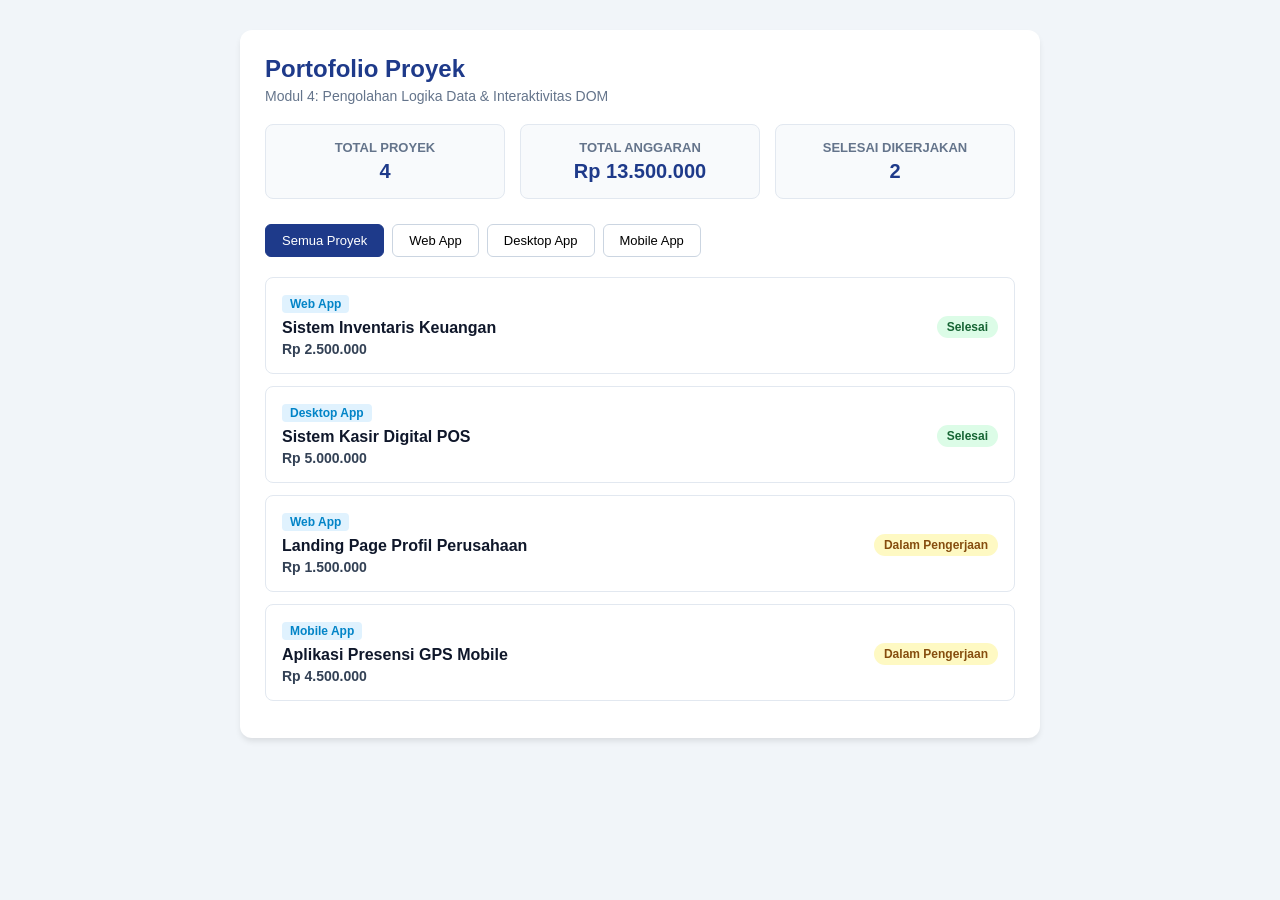
==== index.html @ 33268653 "Menyelesaikan praktik modul 4 logika javascript & integrasi DOM" ====
<!DOCTYPE html>
<html lang="id">

<head>
   <meta charset="UTF-8">
   <meta name="viewport" content="width=device-width, initial-scale=1.0">
   <title>Dashboard Portofolio Proyek - Modul 4</title>
   <style>
      * {
         box-sizing: border-box;
         margin: 0;
         padding: 0;
         font-family: 'Segoe UI', Tahoma, Geneva, sans-serif;
      }

      body {
         background-color: #f1f5f9;
         color: #0f172a;
         padding: 30px 15px;
      }

      .container {
         max-width: 800px;
         margin: 0 auto;
         background: #ffffff;
         border-radius: 12px;
         padding: 25px;
         box-shadow: 0 4px 6px -1px rgba(0, 0, 0, 0.1);
      }

      h1 {
         color: #1e3a8a;
         font-size: 24px;
         margin-bottom: 5px;
      }

      p.subtitle {
         color: #64748b;
         margin-bottom: 20px;
         font-size: 14px;
      }

      .stats-grid {
         display: grid;
         grid-template-columns: repeat(auto-fit, minmax(200px, 1fr));
         gap: 15px;
         margin-bottom: 25px;
      }

      .stat-card {
         background: #f8fafc;
         border: 1px solid #e2e8f0;
         border-radius: 8px;
         padding: 15px;
         text-align: center;
      }

      .stat-card h3 {
         font-size: 13px;
         color: #64748b;
         text-transform: uppercase;
         margin-bottom: 5px;
      }

      .stat-card p {
         font-size: 20px;
         font-weight: bold;
         color: #1e3a8a;
      }

      .filter-group {
         display: flex;
         gap: 8px;
         margin-bottom: 20px;
         flex-wrap: wrap;
      }

      .btn-filter {
         padding: 8px 16px;
         border: 1px solid #cbd5e1;
         background: #ffffff;
         border-radius: 6px;
         cursor: pointer;
         font-size: 13px;
         font-weight: 500;
         transition: all 0.2s;
      }

      .btn-filter.active,
      .btn-filter:hover {
         background: #1e3a8a;
         color: #ffffff;
         border-color: #1e3a8a;
      }

      .project-card {
         border: 1px solid #e2e8f0;
         border-radius: 8px;
         padding: 16px;
         margin-bottom: 12px;
         display: flex;
         justify-content: space-between;
         align-items: center;
         background: #ffffff;
         transition: transform 0.15s ease;
      }

      .project-card:hover {
         transform: translateY(-2px);
         box-shadow: 0 4px 6px rgba(0, 0, 0, 0.05);
      }

      .project-info h4 {
         font-size: 16px;
         color: #0f172a;
         margin-bottom: 4px;
      }

      .project-category {
         display: inline-block;
         font-size: 12px;
         color: #0284c7;
         background: #e0f2fe;
         padding: 2px 8px;
         border-radius: 4px;
         margin-bottom: 6px;
         font-weight: 600;
      }

      .project-budget {
         font-size: 14px;
         color: #334155;
         font-weight: 600;
      }

      .badge {
         padding: 4px 10px;
         border-radius: 20px;
         font-size: 12px;
         font-weight: 600;
      }

      .badge-success {
         background: #dcfce7;
         color: #166534;
      }

      .badge-pending {
         background: #fef9c3;
         color: #854d0e;
      }
   </style>
</head>

<body>
   <div class="container">

      <h1>Portofolio Proyek</h1>
      <p class="subtitle">
         Modul 4: Pengolahan Logika Data & Interaktivitas DOM
      </p>

      <!-- Kartu Ringkasan Statistik -->
      <div class="stats-grid">
         <div class="stat-card">
            <h3>Total Proyek</h3>
            <p id="stat-total-projects">0</p>
         </div>

         <div class="stat-card">
            <h3>Total Anggaran</h3>
            <p id="stat-total-budget">Rp 0</p>
         </div>

         <div class="stat-card">
            <h3>Selesai Dikerjakan</h3>
            <p id="stat-completed-projects">0</p>
         </div>
      </div>

      <!-- Tombol Filter Kategori -->
      <div class="filter-group">
         <button class="btn-filter active" data-category="Semua">
            Semua Proyek
         </button>

         <button class="btn-filter" data-category="Web App">
            Web App
         </button>

         <button class="btn-filter" data-category="Desktop App">
            Desktop App
         </button>

         <button class="btn-filter" data-category="Mobile App">
            Mobile App
         </button>
      </div>

      <!-- Kontainer Daftar Proyek -->
      <div id="project-list"></div>

   </div>

   <script src="main.js"></script>
</body>

</html>
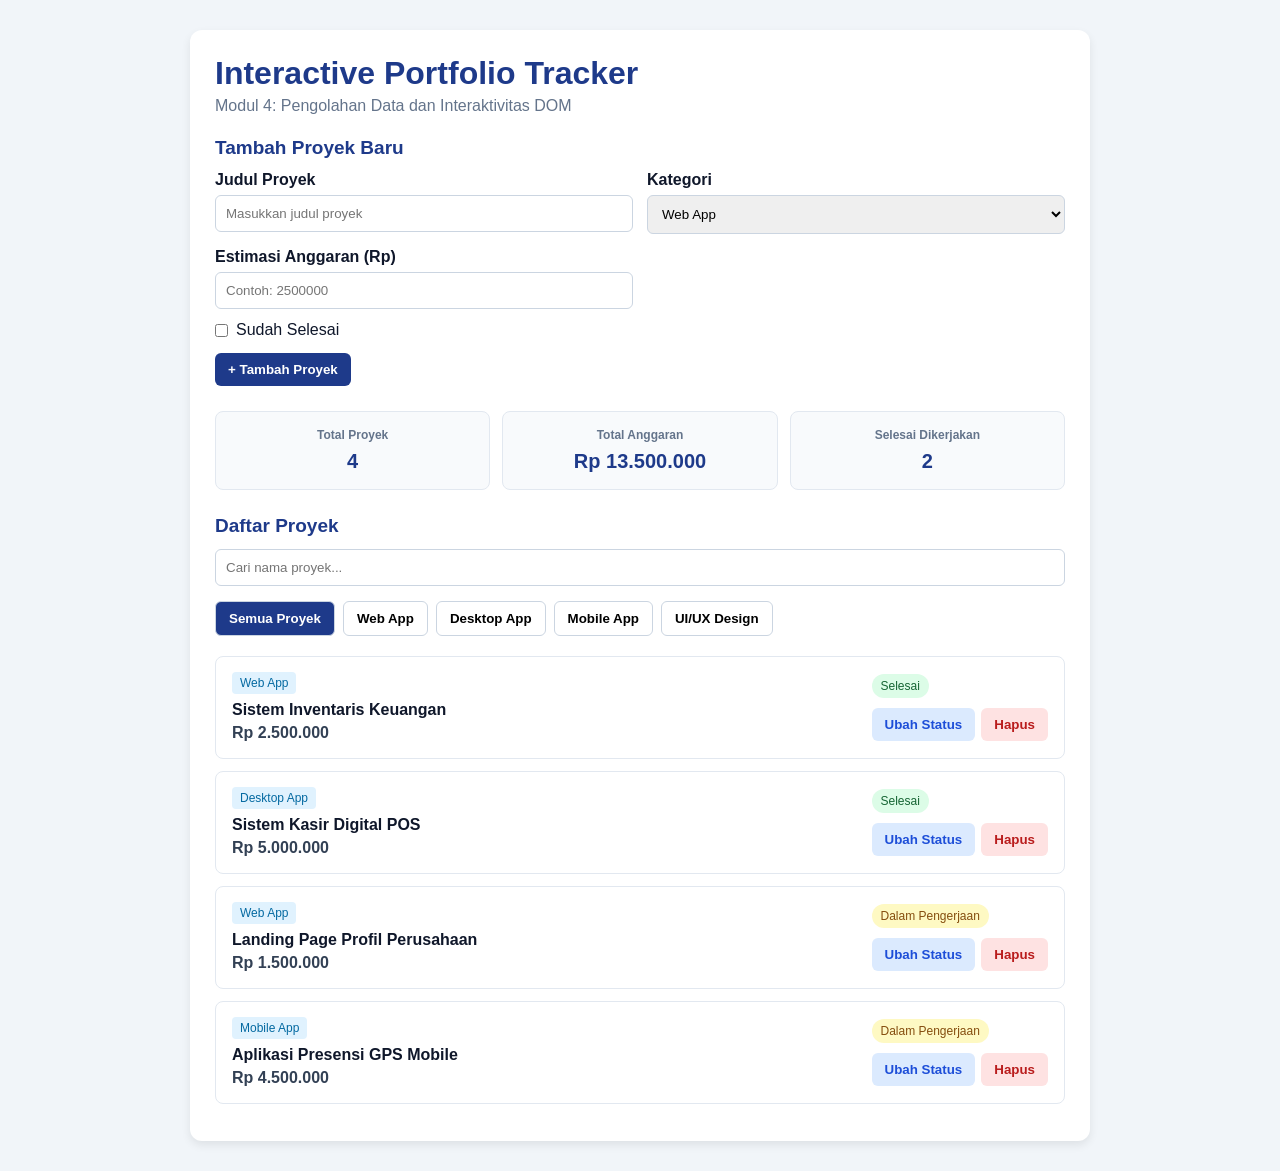
==== commit 9588d627: "Menyelesaikan tugas manajemen portofolio interaktif" ====
--- a/index.html
+++ b/index.html
@@ -4,7 +4,8 @@
 <head>
    <meta charset="UTF-8">
    <meta name="viewport" content="width=device-width, initial-scale=1.0">
-   <title>Dashboard Portofolio Proyek - Modul 4</title>
+   <title>Interactive Portfolio Tracker - Modul 4</title>
+
    <style>
       * {
          box-sizing: border-box;
@@ -14,130 +15,169 @@
       }
 
       body {
-         background-color: #f1f5f9;
+         background: #f1f5f9;
          color: #0f172a;
          padding: 30px 15px;
       }
 
       .container {
-         max-width: 800px;
-         margin: 0 auto;
-         background: #ffffff;
+         max-width: 900px;
+         margin: auto;
+         background: white;
+         padding: 25px;
          border-radius: 12px;
-         padding: 25px;
-         box-shadow: 0 4px 6px -1px rgba(0, 0, 0, 0.1);
+         box-shadow: 0 4px 10px #00000015;
+      }
+
+      h1,
+      h2 {
+         color: #1e3a8a;
       }
 
       h1 {
-         color: #1e3a8a;
-         font-size: 24px;
          margin-bottom: 5px;
       }
 
-      p.subtitle {
+      h2 {
+         font-size: 19px;
+         margin: 22px 0 12px;
+      }
+
+      .subtitle {
          color: #64748b;
          margin-bottom: 20px;
-         font-size: 14px;
+      }
+
+      .form-grid {
+         display: grid;
+         grid-template-columns: 1fr 1fr;
+         gap: 14px;
+      }
+
+      .field label {
+         display: block;
+         font-weight: bold;
+         margin-bottom: 6px;
+      }
+
+      input,
+      select {
+         width: 100%;
+         padding: 10px;
+         border: 1px solid #cbd5e1;
+         border-radius: 6px;
+      }
+
+      .check-row {
+         display: flex;
+         align-items: center;
+         gap: 8px;
+         margin-top: 12px;
+      }
+
+      .check-row input {
+         width: auto;
+      }
+
+      button {
+         padding: 9px 13px;
+         border: none;
+         border-radius: 6px;
+         cursor: pointer;
+         font-weight: bold;
+      }
+
+      .btn-primary {
+         margin-top: 14px;
+         background: #1e3a8a;
+         color: white;
       }
 
       .stats-grid {
          display: grid;
-         grid-template-columns: repeat(auto-fit, minmax(200px, 1fr));
-         gap: 15px;
-         margin-bottom: 25px;
+         grid-template-columns: repeat(3, 1fr);
+         gap: 12px;
+         margin: 25px 0;
       }
 
       .stat-card {
+         text-align: center;
+         padding: 16px 8px;
          background: #f8fafc;
          border: 1px solid #e2e8f0;
          border-radius: 8px;
-         padding: 15px;
-         text-align: center;
       }
 
       .stat-card h3 {
-         font-size: 13px;
+         font-size: 12px;
          color: #64748b;
-         text-transform: uppercase;
-         margin-bottom: 5px;
+         margin-bottom: 8px;
       }
 
       .stat-card p {
+         color: #1e3a8a;
          font-size: 20px;
          font-weight: bold;
-         color: #1e3a8a;
+         overflow-wrap: anywhere;
+      }
+
+      .toolbar {
+         margin-bottom: 15px;
       }
 
       .filter-group {
          display: flex;
          gap: 8px;
+         flex-wrap: wrap;
          margin-bottom: 20px;
-         flex-wrap: wrap;
       }
 
       .btn-filter {
-         padding: 8px 16px;
+         background: white;
          border: 1px solid #cbd5e1;
-         background: #ffffff;
-         border-radius: 6px;
-         cursor: pointer;
-         font-size: 13px;
-         font-weight: 500;
-         transition: all 0.2s;
       }
 
       .btn-filter.active,
       .btn-filter:hover {
          background: #1e3a8a;
-         color: #ffffff;
-         border-color: #1e3a8a;
+         color: white;
       }
 
       .project-card {
-         border: 1px solid #e2e8f0;
-         border-radius: 8px;
-         padding: 16px;
-         margin-bottom: 12px;
          display: flex;
          justify-content: space-between;
          align-items: center;
-         background: #ffffff;
-         transition: transform 0.15s ease;
-      }
-
-      .project-card:hover {
-         transform: translateY(-2px);
-         box-shadow: 0 4px 6px rgba(0, 0, 0, 0.05);
+         gap: 15px;
+         padding: 16px;
+         margin-bottom: 12px;
+         border: 1px solid #e2e8f0;
+         border-radius: 8px;
+         background: white;
+      }
+
+      .project-category {
+         color: #0369a1;
+         background: #e0f2fe;
+         padding: 4px 8px;
+         border-radius: 4px;
+         font-size: 12px;
       }
 
       .project-info h4 {
-         font-size: 16px;
-         color: #0f172a;
-         margin-bottom: 4px;
-      }
-
-      .project-category {
+         margin: 10px 0 5px;
+      }
+
+      .project-budget {
+         font-weight: bold;
+         color: #334155;
+      }
+
+      .badge {
          display: inline-block;
-         font-size: 12px;
-         color: #0284c7;
-         background: #e0f2fe;
-         padding: 2px 8px;
-         border-radius: 4px;
-         margin-bottom: 6px;
-         font-weight: 600;
-      }
-
-      .project-budget {
-         font-size: 14px;
-         color: #334155;
-         font-weight: 600;
-      }
-
-      .badge {
-         padding: 4px 10px;
+         padding: 5px 9px;
          border-radius: 20px;
          font-size: 12px;
-         font-weight: 600;
+         white-space: nowrap;
       }
 
       .badge-success {
@@ -149,18 +189,90 @@
          background: #fef9c3;
          color: #854d0e;
       }
+
+      .card-actions {
+         display: flex;
+         gap: 6px;
+         flex-wrap: wrap;
+         margin-top: 10px;
+      }
+
+      .btn-status {
+         background: #dbeafe;
+         color: #1d4ed8;
+      }
+
+      .btn-delete {
+         background: #fee2e2;
+         color: #b91c1c;
+      }
+
+      .empty {
+         text-align: center;
+         padding: 20px;
+         color: #64748b;
+      }
+
+      @media (max-width: 600px) {
+
+         .form-grid,
+         .stats-grid {
+            grid-template-columns: 1fr;
+         }
+
+         .project-card {
+            align-items: flex-start;
+            flex-direction: column;
+         }
+      }
    </style>
 </head>
 
 <body>
    <div class="container">
 
-      <h1>Portofolio Proyek</h1>
+      <h1>Interactive Portfolio Tracker</h1>
       <p class="subtitle">
-         Modul 4: Pengolahan Logika Data & Interaktivitas DOM
+         Modul 4: Pengolahan Data dan Interaktivitas DOM
       </p>
 
-      <!-- Kartu Ringkasan Statistik -->
+      <h2>Tambah Proyek Baru</h2>
+
+      <form id="project-form">
+         <div class="form-grid">
+            <div class="field">
+               <label for="project-title">Judul Proyek</label>
+               <input type="text" id="project-title" placeholder="Masukkan judul proyek" required>
+            </div>
+
+            <div class="field">
+               <label for="project-category">Kategori</label>
+               <select id="project-category">
+                  <option>Web App</option>
+                  <option>Mobile App</option>
+                  <option>Desktop App</option>
+                  <option>UI/UX Design</option>
+               </select>
+            </div>
+
+            <div class="field">
+               <label for="project-budget">Estimasi Anggaran (Rp)</label>
+               <input type="number" id="project-budget" min="1" placeholder="Contoh: 2500000" required>
+            </div>
+         </div>
+
+         <label class="check-row">
+            <input type="checkbox" id="project-completed">
+            Sudah Selesai
+         </label>
+
+         <button type="submit" class="btn-primary">
+            + Tambah Proyek
+         </button>
+
+         <p id="form-message"></p>
+      </form>
+
       <div class="stats-grid">
          <div class="stat-card">
             <h3>Total Proyek</h3>
@@ -178,26 +290,24 @@
          </div>
       </div>
 
-      <!-- Tombol Filter Kategori -->
+      <h2>Daftar Proyek</h2>
+
+      <div class="toolbar">
+         <input type="text" id="search-input" placeholder="Cari nama proyek...">
+      </div>
+
       <div class="filter-group">
-         <button class="btn-filter active" data-category="Semua">
-            Semua Proyek
-         </button>
-
-         <button class="btn-filter" data-category="Web App">
-            Web App
-         </button>
-
-         <button class="btn-filter" data-category="Desktop App">
-            Desktop App
-         </button>
-
-         <button class="btn-filter" data-category="Mobile App">
-            Mobile App
-         </button>
+         <button type="button" class="btn-filter active" data-category="Semua">Semua Proyek</button>
+
+         <button type="button" class="btn-filter" data-category="Web App">Web App</button>
+
+         <button type="button" class="btn-filter" data-category="Desktop App">Desktop App</button>
+
+         <button type="button" class="btn-filter" data-category="Mobile App">Mobile App</button>
+
+         <button type="button" class="btn-filter" data-category="UI/UX Design">UI/UX Design</button>
       </div>
 
-      <!-- Kontainer Daftar Proyek -->
       <div id="project-list"></div>
 
    </div>
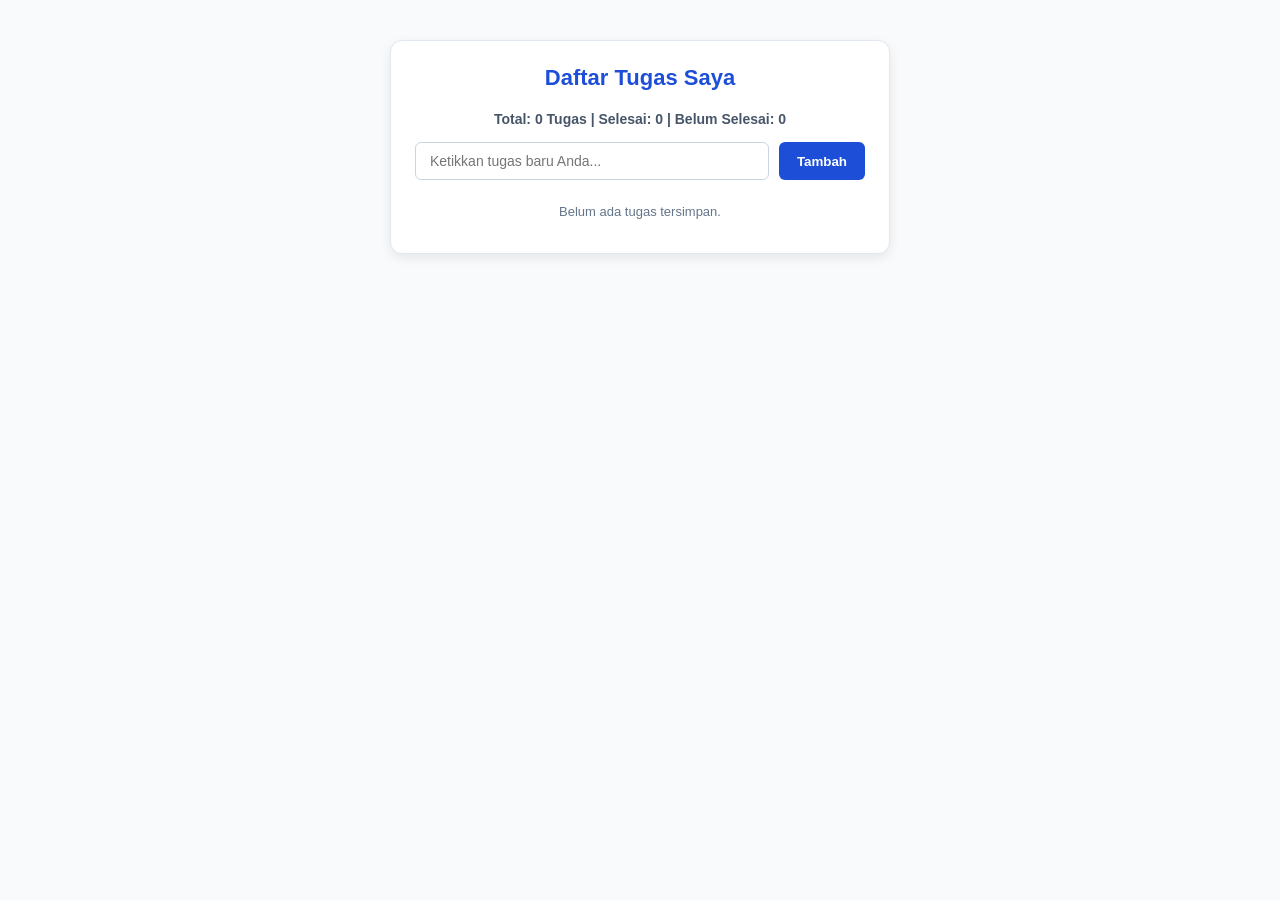
==== commit 343c4df7: "Menyelesaikan tugas mandiri to-do list" ====
--- a/index.html
+++ b/index.html
@@ -4,315 +4,38 @@
 <head>
    <meta charset="UTF-8">
    <meta name="viewport" content="width=device-width, initial-scale=1.0">
-   <title>Interactive Portfolio Tracker - Modul 4</title>
-
-   <style>
-      * {
-         box-sizing: border-box;
-         margin: 0;
-         padding: 0;
-         font-family: 'Segoe UI', Tahoma, Geneva, sans-serif;
-      }
-
-      body {
-         background: #f1f5f9;
-         color: #0f172a;
-         padding: 30px 15px;
-      }
-
-      .container {
-         max-width: 900px;
-         margin: auto;
-         background: white;
-         padding: 25px;
-         border-radius: 12px;
-         box-shadow: 0 4px 10px #00000015;
-      }
-
-      h1,
-      h2 {
-         color: #1e3a8a;
-      }
-
-      h1 {
-         margin-bottom: 5px;
-      }
-
-      h2 {
-         font-size: 19px;
-         margin: 22px 0 12px;
-      }
-
-      .subtitle {
-         color: #64748b;
-         margin-bottom: 20px;
-      }
-
-      .form-grid {
-         display: grid;
-         grid-template-columns: 1fr 1fr;
-         gap: 14px;
-      }
-
-      .field label {
-         display: block;
-         font-weight: bold;
-         margin-bottom: 6px;
-      }
-
-      input,
-      select {
-         width: 100%;
-         padding: 10px;
-         border: 1px solid #cbd5e1;
-         border-radius: 6px;
-      }
-
-      .check-row {
-         display: flex;
-         align-items: center;
-         gap: 8px;
-         margin-top: 12px;
-      }
-
-      .check-row input {
-         width: auto;
-      }
-
-      button {
-         padding: 9px 13px;
-         border: none;
-         border-radius: 6px;
-         cursor: pointer;
-         font-weight: bold;
-      }
-
-      .btn-primary {
-         margin-top: 14px;
-         background: #1e3a8a;
-         color: white;
-      }
-
-      .stats-grid {
-         display: grid;
-         grid-template-columns: repeat(3, 1fr);
-         gap: 12px;
-         margin: 25px 0;
-      }
-
-      .stat-card {
-         text-align: center;
-         padding: 16px 8px;
-         background: #f8fafc;
-         border: 1px solid #e2e8f0;
-         border-radius: 8px;
-      }
-
-      .stat-card h3 {
-         font-size: 12px;
-         color: #64748b;
-         margin-bottom: 8px;
-      }
-
-      .stat-card p {
-         color: #1e3a8a;
-         font-size: 20px;
-         font-weight: bold;
-         overflow-wrap: anywhere;
-      }
-
-      .toolbar {
-         margin-bottom: 15px;
-      }
-
-      .filter-group {
-         display: flex;
-         gap: 8px;
-         flex-wrap: wrap;
-         margin-bottom: 20px;
-      }
-
-      .btn-filter {
-         background: white;
-         border: 1px solid #cbd5e1;
-      }
-
-      .btn-filter.active,
-      .btn-filter:hover {
-         background: #1e3a8a;
-         color: white;
-      }
-
-      .project-card {
-         display: flex;
-         justify-content: space-between;
-         align-items: center;
-         gap: 15px;
-         padding: 16px;
-         margin-bottom: 12px;
-         border: 1px solid #e2e8f0;
-         border-radius: 8px;
-         background: white;
-      }
-
-      .project-category {
-         color: #0369a1;
-         background: #e0f2fe;
-         padding: 4px 8px;
-         border-radius: 4px;
-         font-size: 12px;
-      }
-
-      .project-info h4 {
-         margin: 10px 0 5px;
-      }
-
-      .project-budget {
-         font-weight: bold;
-         color: #334155;
-      }
-
-      .badge {
-         display: inline-block;
-         padding: 5px 9px;
-         border-radius: 20px;
-         font-size: 12px;
-         white-space: nowrap;
-      }
-
-      .badge-success {
-         background: #dcfce7;
-         color: #166534;
-      }
-
-      .badge-pending {
-         background: #fef9c3;
-         color: #854d0e;
-      }
-
-      .card-actions {
-         display: flex;
-         gap: 6px;
-         flex-wrap: wrap;
-         margin-top: 10px;
-      }
-
-      .btn-status {
-         background: #dbeafe;
-         color: #1d4ed8;
-      }
-
-      .btn-delete {
-         background: #fee2e2;
-         color: #b91c1c;
-      }
-
-      .empty {
-         text-align: center;
-         padding: 20px;
-         color: #64748b;
-      }
-
-      @media (max-width: 600px) {
-
-         .form-grid,
-         .stats-grid {
-            grid-template-columns: 1fr;
-         }
-
-         .project-card {
-            align-items: flex-start;
-            flex-direction: column;
-         }
-      }
-   </style>
+   <title>Aplikasi To-Do List - Modul 5</title>
+   <link rel="stylesheet" href="style.css">
 </head>
 
 <body>
-   <div class="container">
+   <div class="todo-app">
+      <h2>Daftar Tugas Saya</h2>
 
-      <h1>Interactive Portfolio Tracker</h1>
-      <p class="subtitle">
-         Modul 4: Pengolahan Data dan Interaktivitas DOM
-      </p>
+      <!-- FITUR 1: Penghitung Jumlah Tugas -->
+      <div id="taskCounter"
+         style="text-align: center; margin-bottom: 15px; font-weight: bold; color: #475569; font-size: 14px;"></div>
 
-      <h2>Tambah Proyek Baru</h2>
-
-      <form id="project-form">
-         <div class="form-grid">
-            <div class="field">
-               <label for="project-title">Judul Proyek</label>
-               <input type="text" id="project-title" placeholder="Masukkan judul proyek" required>
-            </div>
-
-            <div class="field">
-               <label for="project-category">Kategori</label>
-               <select id="project-category">
-                  <option>Web App</option>
-                  <option>Mobile App</option>
-                  <option>Desktop App</option>
-                  <option>UI/UX Design</option>
-               </select>
-            </div>
-
-            <div class="field">
-               <label for="project-budget">Estimasi Anggaran (Rp)</label>
-               <input type="number" id="project-budget" min="1" placeholder="Contoh: 2500000" required>
-            </div>
+      <!-- Form Input Tugas -->
+      <form id="todoForm" novalidate>
+         <div class="input-section">
+            <input type="text" id="taskInput" placeholder="Ketikkan tugas baru Anda...">
+            <button type="submit" class="add-btn">Tambah</button>
          </div>
-
-         <label class="check-row">
-            <input type="checkbox" id="project-completed">
-            Sudah Selesai
-         </label>
-
-         <button type="submit" class="btn-primary">
-            + Tambah Proyek
-         </button>
-
-         <p id="form-message"></p>
+         <div class="error-message" id="inputError">Tugas tidak boleh kosong atau
+            kurang dari 3 karakter!</div>
       </form>
 
-      <div class="stats-grid">
-         <div class="stat-card">
-            <h3>Total Proyek</h3>
-            <p id="stat-total-projects">0</p>
-         </div>
+      <!-- Daftar Tugas -->
+      <ul class="todo-list" id="todoList"></ul>
 
-         <div class="stat-card">
-            <h3>Total Anggaran</h3>
-            <p id="stat-total-budget">Rp 0</p>
-         </div>
-
-         <div class="stat-card">
-            <h3>Selesai Dikerjakan</h3>
-            <p id="stat-completed-projects">0</p>
-         </div>
-      </div>
-
-      <h2>Daftar Proyek</h2>
-
-      <div class="toolbar">
-         <input type="text" id="search-input" placeholder="Cari nama proyek...">
-      </div>
-
-      <div class="filter-group">
-         <button type="button" class="btn-filter active" data-category="Semua">Semua Proyek</button>
-
-         <button type="button" class="btn-filter" data-category="Web App">Web App</button>
-
-         <button type="button" class="btn-filter" data-category="Desktop App">Desktop App</button>
-
-         <button type="button" class="btn-filter" data-category="Mobile App">Mobile App</button>
-
-         <button type="button" class="btn-filter" data-category="UI/UX Design">UI/UX Design</button>
-      </div>
-
-      <div id="project-list"></div>
+      <!-- FITUR 2: Tombol Bersihkan Tugas Selesai -->
+      <button id="clearCompletedBtn" class="action-btn delete-btn"
+         style="width: 100%; margin-top: 15px; padding: 10px; display: none;">Bersihkan Tugas Selesai</button>
 
    </div>
 
-   <script src="main.js"></script>
+   <script src="script.js"></script>
 </body>
 
 </html>
--- a/style.css
+++ b/style.css
@@ -0,0 +1,138 @@
+* {
+   box-sizing: border-box;
+   margin: 0;
+   padding: 0;
+}
+
+body {
+   font-family: 'Segoe UI', Tahoma, Geneva, Verdana, sans-serif;
+   background-color: #f8fafc;
+   color: #1e293b;
+   padding: 40px 20px;
+   display: flex;
+   justify-content: center;
+}
+
+.todo-app {
+   background: #ffffff;
+   width: 100%;
+   max-width: 500px;
+   padding: 24px;
+   border-radius:
+      12px;
+   border: 1px solid #e2e8f0;
+   box-shadow: 0 4px 12px rgba(0, 0, 0, 0.08);
+}
+
+h2 {
+   color: #1d4ed8;
+   margin-bottom: 20px;
+   text-align: center;
+   font-size: 22px;
+}
+
+.input-section {
+   display: flex;
+   gap: 10px;
+   margin-bottom: 8px;
+}
+
+input[type="text"] {
+   flex: 1;
+   padding: 10px 14px;
+   border: 1px solid #cbd5e1;
+   border-radius: 6px;
+   font-size: 14px;
+   outline: none;
+}
+
+input[type="text"].error {
+   border-color: #dc3545;
+   background-color: #fff5f5;
+}
+
+button.add-btn {
+   background-color: #1d4ed8;
+   color: white;
+   border: none;
+   padding: 10px 18px;
+   border-radius: 6px;
+   font-weight: bold;
+   cursor: pointer;
+}
+
+button.add-btn:hover {
+   background-color: #1e40af;
+}
+
+.error-message {
+   color: #dc3545;
+   font-size: 12px;
+   margin-bottom: 14px;
+   display: none;
+}
+
+.todo-list {
+   list-style: none;
+   margin-top: 14px;
+}
+
+.todo-item {
+   display: flex;
+   align-items: center;
+   justify-content: space-between;
+   padding: 10px 12px;
+   background-color: #f1f5f9;
+   border-radius: 6px;
+   margin-bottom:
+      8px;
+}
+
+.todo-item.completed {
+   border-left-color: #16a34a;
+   opacity: 0.7;
+}
+
+.todo-item.completed .todo-text {
+   text-decoration: line-through;
+   color: #64748b;
+}
+
+.todo-text {
+   font-size: 14px;
+   flex: 1;
+   margin-right: 10px;
+}
+
+.todo-actions {
+   display: flex;
+   gap: 6px;
+}
+
+.action-btn {
+   border: none;
+   padding: 5px 9px;
+   border-radius: 4px;
+   font-size: 12px;
+   cursor:
+      pointer;
+   font-weight: bold;
+}
+
+.complete-btn {
+   background-color: #16a34a;
+   color: white;
+}
+
+.complete-btn:hover {
+   background-color: #15803d;
+}
+
+.delete-btn {
+   background-color: #dc2626;
+   color: white;
+}
+
+.delete-btn:hover {
+   background-color: #b91c1c;
+}
